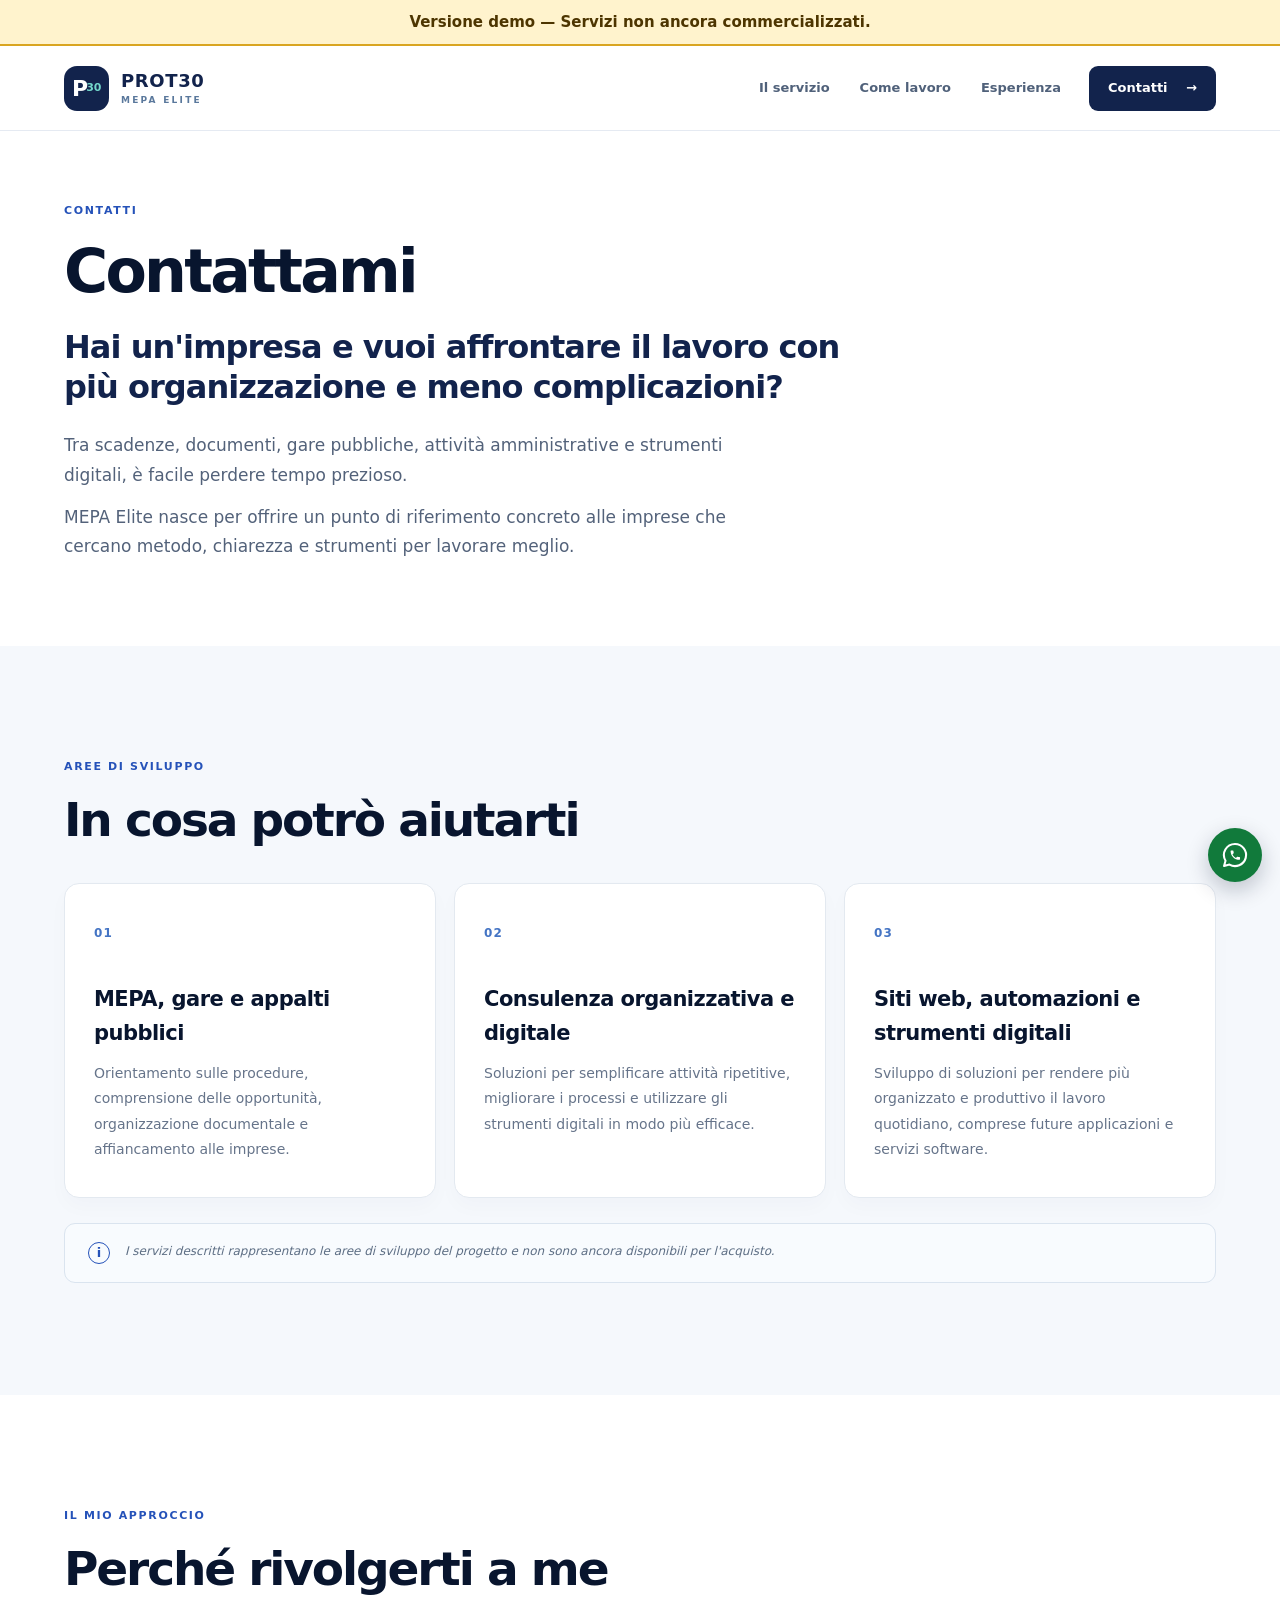
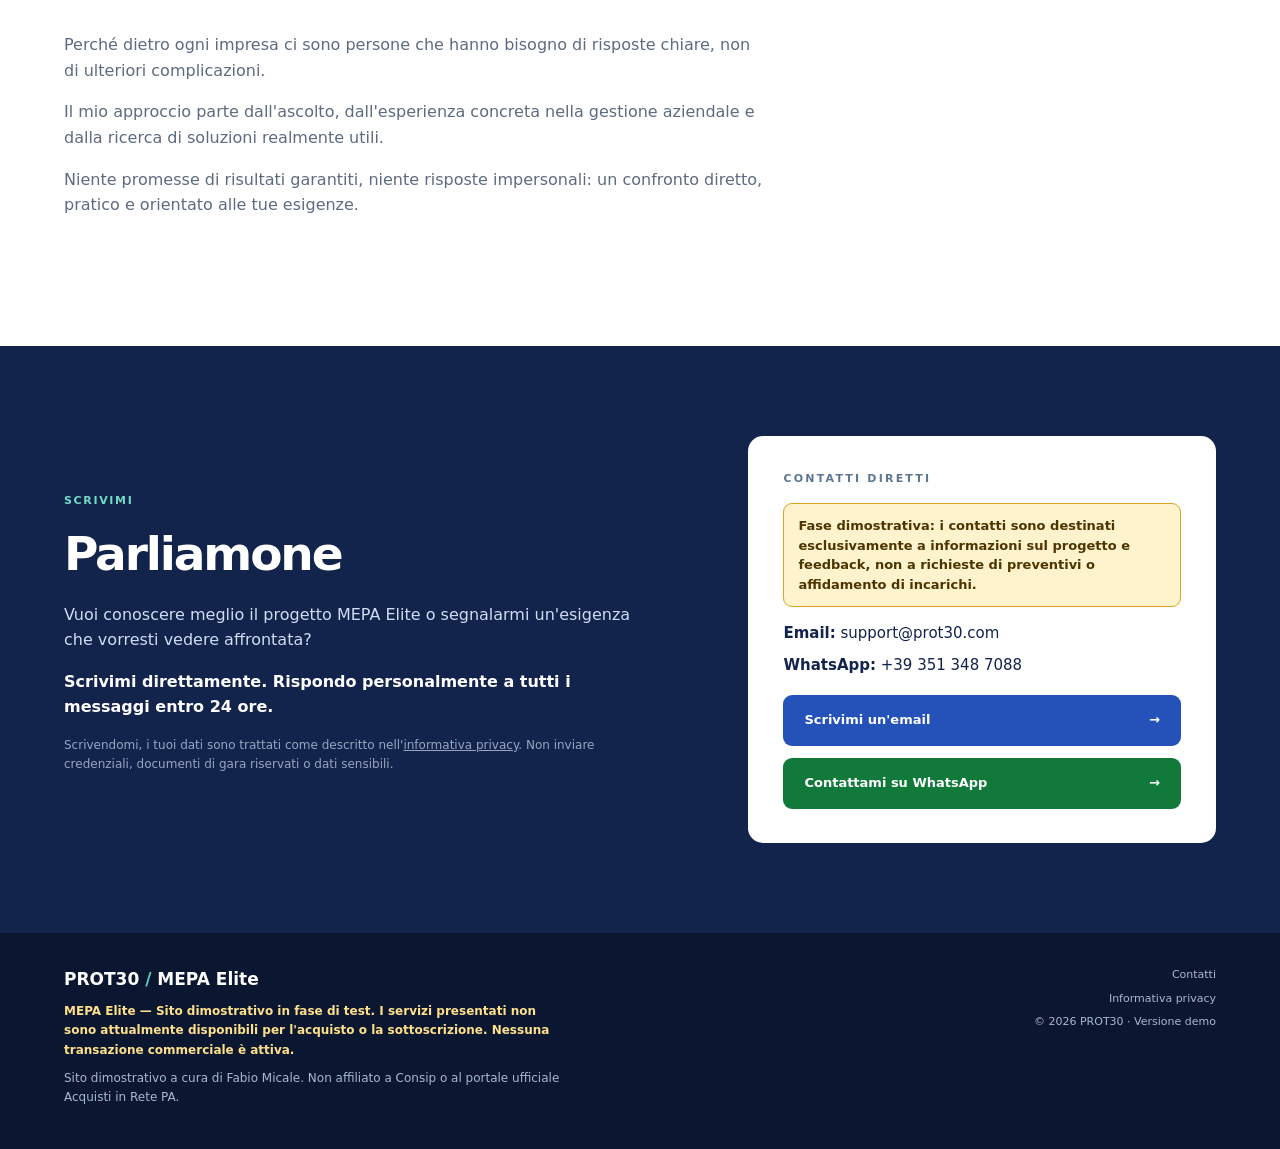
==== contatti/index.html @ 208ad405 "MEPA Elite demo: pagina Contatti, collegamento WhatsApp e pulsante Torna su Aggiornamento ratificato" ====
<!doctype html>
<html lang="it">
<head>
  <meta charset="utf-8">
  <meta name="viewport" content="width=device-width,initial-scale=1">
  <meta name="robots" content="noindex,nofollow,noarchive">
  <meta name="description" content="Contatti di MEPA Elite, versione demo: email e WhatsApp per informazioni sul progetto e feedback. Servizi non ancora commercializzati.">
  <meta name="theme-color" content="#102144">
  <meta http-equiv="Content-Security-Policy" content="default-src 'none'; style-src 'self'; img-src 'self'; base-uri 'none'; form-action 'none'">
  <meta name="referrer" content="strict-origin-when-cross-origin">
  <title>Contatti | MEPA Elite (versione demo) — PROT30</title>
  <link rel="icon" href="../favicon.ico" sizes="32x32">
  <link rel="icon" href="../assets/favicon.svg" type="image/svg+xml">
  <link rel="stylesheet" href="../assets/styles.css">
</head>
<body>
  <a class="skip-link" href="#contenuto">Vai al contenuto</a>
  <div class="demo-notice" id="inizio" role="note"><strong>Versione demo — Servizi non ancora commercializzati.</strong></div>
  <header class="site-header">
    <div class="wrap nav-layout">
      <a class="brand" href="../" aria-label="PROT30 — MEPA Elite, torna all'inizio">
        <span class="brand-symbol">P<span>30</span></span>
        <span class="brand-name">PROT30 <small>MEPA ELITE</small></span>
      </a>
      <nav aria-label="Navigazione principale">
        <a href="../#servizio">Il servizio</a>
        <a href="../#metodo">Come lavoro</a>
        <a href="../#chi-sono">Esperienza</a>
      </nav>
      <a class="nav-cta" href="./" aria-current="page">Contatti <span aria-hidden="true">→</span></a>
    </div>
  </header>
  <main id="contenuto">
    <section class="wrap contact-intro" aria-labelledby="titolo-contatti">
      <p class="kicker">CONTATTI</p>
      <h1 id="titolo-contatti">Contattami</h1>
      <h2 class="contact-question">Hai un'impresa e vuoi affrontare il lavoro con più organizzazione e meno complicazioni?</h2>
      <p class="lead">Tra scadenze, documenti, gare pubbliche, attività amministrative e strumenti digitali, è facile perdere tempo prezioso.</p>
      <p class="lead">MEPA Elite nasce per offrire un punto di riferimento concreto alle imprese che cercano metodo, chiarezza e strumenti per lavorare meglio.</p>
    </section>
    <section class="section section-tint" aria-labelledby="titolo-aiuto"><div class="wrap">
      <div class="section-intro"><div><p class="kicker">AREE DI SVILUPPO</p><h2 id="titolo-aiuto">In cosa potrò aiutarti</h2></div></div>
      <div class="features">
        <article class="feature"><span class="feature-icon">01</span><h3>MEPA, gare e appalti pubblici</h3><p>Orientamento sulle procedure, comprensione delle opportunità, organizzazione documentale e affiancamento alle imprese.</p></article>
        <article class="feature"><span class="feature-icon">02</span><h3>Consulenza organizzativa e digitale</h3><p>Soluzioni per semplificare attività ripetitive, migliorare i processi e utilizzare gli strumenti digitali in modo più efficace.</p></article>
        <article class="feature"><span class="feature-icon">03</span><h3>Siti web, automazioni e strumenti digitali</h3><p>Sviluppo di soluzioni per rendere più organizzato e produttivo il lavoro quotidiano, comprese future applicazioni e servizi software.</p></article>
      </div>
      <div class="responsibility"><span class="info-mark" aria-hidden="true">i</span><p><em>I servizi descritti rappresentano le aree di sviluppo del progetto e non sono ancora disponibili per l'acquisto.</em></p></div>
    </div></section>
    <section class="section wrap" aria-labelledby="titolo-perche">
      <div class="section-intro"><div><p class="kicker">IL MIO APPROCCIO</p><h2 id="titolo-perche">Perché rivolgerti a me</h2></div></div>
      <div class="contact-copy">
        <p>Perché dietro ogni impresa ci sono persone che hanno bisogno di risposte chiare, non di ulteriori complicazioni.</p>
        <p>Il mio approccio parte dall'ascolto, dall'esperienza concreta nella gestione aziendale e dalla ricerca di soluzioni realmente utili.</p>
        <p>Niente promesse di risultati garantiti, niente risposte impersonali: un confronto diretto, pratico e orientato alle tue esigenze.</p>
      </div>
    </section>
    <section class="contact-zone" id="parliamone" aria-labelledby="titolo-parliamone"><div class="wrap contact-grid"><div><p class="kicker">SCRIVIMI</p><h2 id="titolo-parliamone">Parliamone</h2><p>Vuoi conoscere meglio il progetto MEPA Elite o segnalarmi un'esigenza che vorresti vedere affrontata?</p><p class="contact-strong">Scrivimi direttamente. Rispondo personalmente a tutti i messaggi entro 24 ore.</p><p class="contact-hint">Scrivendomi, i tuoi dati sono trattati come descritto nell'<a href="../privacy/">informativa privacy</a>. Non inviare credenziali, documenti di gara riservati o dati sensibili.</p></div><div class="contact-card"><span class="contact-card-label">CONTATTI DIRETTI</span><p class="contact-demo-note" id="nota-fase-demo">Fase dimostrativa: i contatti sono destinati esclusivamente a informazioni sul progetto e feedback, non a richieste di preventivi o affidamento di incarichi.</p><p class="contact-line"><strong>Email:</strong> support@prot30.com</p><p class="contact-line"><strong>WhatsApp:</strong> +39 351 348 7088</p><a class="btn btn-light" href="mailto:support@prot30.com?subject=Informazioni%20sul%20progetto%20MEPA%20Elite%20(demo)" aria-describedby="nota-fase-demo">Scrivimi un'email <span aria-hidden="true">→</span></a><a class="btn btn-whatsapp" href="https://wa.me/393513487088?text=Ciao%20Fabio%2C%20ho%20visitato%20la%20demo%20di%20MEPA%20Elite%20e%20vorrei%20ricevere%20informazioni%20sul%20progetto." target="_blank" rel="noreferrer noopener" referrerpolicy="no-referrer" aria-label="Contattami su WhatsApp (si apre in una nuova finestra)" aria-describedby="nota-fase-demo">Contattami su WhatsApp <span aria-hidden="true">→</span></a></div></div></section>
  </main>
  <footer class="footer"><div class="wrap footer-inner"><div><a class="footer-brand" href="../">PROT30 <span>/</span> MEPA Elite</a><p class="demo-footer-text">MEPA Elite — Sito dimostrativo in fase di test. I servizi presentati non sono attualmente disponibili per l'acquisto o la sottoscrizione. Nessuna transazione commerciale è attiva.</p><p>Sito dimostrativo a cura di Fabio Micale. Non affiliato a Consip o al portale ufficiale Acquisti in Rete PA.</p></div><div class="footer-links"><a href="./" aria-current="page">Contatti</a><a href="../privacy/">Informativa privacy</a><span>© 2026 PROT30 · Versione demo</span></div></div></footer>
  <a class="to-top" href="#inizio" aria-label="Torna all'inizio della pagina" title="Torna su"><svg viewBox="0 0 24 24" aria-hidden="true" focusable="false"><path d="M12 19V5M5.5 11.5 12 5l6.5 6.5" fill="none" stroke="currentColor" stroke-width="2.4" stroke-linecap="round" stroke-linejoin="round"/></svg></a>
  <a class="wa-float" href="https://wa.me/393513487088?text=Ciao%20Fabio%2C%20ho%20visitato%20la%20demo%20di%20MEPA%20Elite%20e%20vorrei%20ricevere%20informazioni%20sul%20progetto." target="_blank" rel="noreferrer noopener" referrerpolicy="no-referrer" aria-label="Scrivimi su WhatsApp (si apre in una nuova finestra)" title="Scrivimi su WhatsApp"><svg viewBox="0 0 32 32" aria-hidden="true" focusable="false"><path d="M16 4.2A11.8 11.8 0 0 0 5.9 22.1L4.3 27.7l5.8-1.5A11.8 11.8 0 1 0 16 4.2z" fill="none" stroke="currentColor" stroke-width="2.2" stroke-linejoin="round"/><path transform="translate(9.6 9.4) scale(.56)" fill="currentColor" d="M6.62 10.79c1.44 2.83 3.76 5.14 6.59 6.59l2.2-2.2c.27-.27.67-.36 1.02-.24 1.12.37 2.33.57 3.57.57.55 0 1 .45 1 1V20c0 .55-.45 1-1 1-9.39 0-17-7.61-17-17 0-.55.45-1 1-1h3.5c.55 0 1 .45 1 1 0 1.25.2 2.45.57 3.57.11.35.03.74-.25 1.02l-2.2 2.2z"/></svg></a>
</body>
</html>
---- assets/styles.css ----
:root{--ink:#12234c;--inkdark:#08152e;--slate:#526079;--line:#e5eaf2;--paper:#fff;--soft:#f5f8fc;--blue:#2552b9;--blue2:#3775ed;--aqua:#3aa998;--gold:#d3bb88;--shadow:0 22px 55px rgba(20,41,88,.09)}*{box-sizing:border-box}html{scroll-behavior:smooth;scroll-padding-top:110px}body{margin:0;background:var(--paper);font:16px/1.6 system-ui,-apple-system,Segoe UI,Roboto,sans-serif;color:var(--inkdark);-webkit-font-smoothing:antialiased}a{color:inherit;text-decoration:none}a:focus-visible,summary:focus-visible{outline:3px solid var(--blue2);outline-offset:4px}.wrap{width:min(1152px,calc(100% - 48px));margin-inline:auto}.skip-link{position:absolute;left:1rem;top:-120px;z-index:50;background:#fff;padding:.6rem}.skip-link:focus{top:1rem}.preview-notice{background:#eaf2ff;color:#243f78;text-align:center;padding:7px 15px;font-size:11px;letter-spacing:.13em;font-weight:800}.site-header{position:sticky;top:0;background:rgba(255,255,255,.97);backdrop-filter:blur(14px);box-shadow:0 1px 0 var(--line);z-index:30}.nav-layout{height:84px;display:flex;align-items:center;gap:28px;justify-content:space-between}.brand{display:flex;align-items:center;gap:12px}.brand-symbol{width:45px;height:45px;display:flex;align-items:center;justify-content:center;border-radius:13px;background:var(--ink);color:#fff;font-weight:900;font-size:22px;letter-spacing:-.08em}.brand-symbol span{font-size:11px;color:#73d7cb;letter-spacing:-.02em;align-self:center;display:inline}.brand-name{font-size:18px;font-weight:900;letter-spacing:.035em;color:var(--ink);line-height:1.15}.brand-name small{display:block;margin-top:4px;font-size:9px;letter-spacing:.25em;color:#5a789c}nav{display:flex;gap:30px;margin-left:auto}nav a{font-size:13px;font-weight:700;color:#50617a}nav a:hover{color:var(--blue)}.nav-cta{background:var(--ink);color:#fff;padding:12px 19px;border-radius:9px;font-size:13px;font-weight:750}.nav-cta span{margin-left:14px}.hero{display:grid;grid-template-columns:1.14fr .86fr;align-items:center;min-height:662px;gap:53px;padding-top:56px;padding-bottom:76px}.eyebrow,.kicker{color:var(--blue);font-size:11px;letter-spacing:.15em;font-weight:900}.eyebrow{display:flex;align-items:center;gap:9px}.live-dot{width:8px;height:8px;border-radius:100%;background:var(--aqua)}h1,h2,h3,p{margin-top:0}h1,h2{letter-spacing:-.045em;line-height:1.12}h1{font-size:clamp(42px,4.7vw,65px);font-weight:830;margin:19px 0 22px}h1 em{display:block;font-style:normal;color:var(--blue)}.lead{font-size:17px;line-height:1.75;color:#53627a;max-width:590px}.lead strong{color:var(--ink)}.hero-actions{display:flex;gap:12px;margin-top:31px;flex-wrap:wrap}.btn{display:inline-flex;align-items:center;justify-content:center;gap:20px;padding:15px 21px;font-size:13px;font-weight:800;border-radius:9px;transition:transform .15s,background .15s}.btn:hover{transform:translateY(-2px)}.btn-primary{background:var(--blue);color:#fff;box-shadow:0 9px 20px rgba(37,82,185,.18)}.btn-quiet{color:var(--ink);background:var(--soft)}.trust-line{display:flex;gap:15px 22px;margin-top:35px;flex-wrap:wrap;font-size:11px;color:#6a748c;font-weight:700}.trust-line i{font-style:normal;font-weight:900;color:#278a7d;margin-right:5px}.hero-visual{background:linear-gradient(143deg,#172f65,#0d1f45);height:512px;border-radius:23px;position:relative;overflow:hidden;display:flex;align-items:center;justify-content:center;padding:40px}.visual-sheen{position:absolute;width:470px;height:470px;border-radius:50%;background:radial-gradient(circle,rgba(42,114,234,.45),transparent 65%);right:-200px;top:-140px}.hero-visual:after{content:'';position:absolute;inset:0;background-image:linear-gradient(rgba(255,255,255,.035) 1px,transparent 1px),linear-gradient(90deg,rgba(255,255,255,.035) 1px,transparent 1px);background-size:32px 32px;opacity:.32}.visual-mini-label,.corner-caption{position:absolute;color:#d8e6ff;font-size:10px;font-weight:800;letter-spacing:.18em;z-index:2}.visual-mini-label{top:25px;left:28px}.corner-caption{bottom:21px;right:22px;opacity:.6;font-size:9px}.process-card{width:100%;background:#fff;border-radius:16px;box-shadow:0 20px 70px rgba(0,0,0,.28);position:relative;z-index:2;padding:23px 24px 15px;transform:rotate(-2deg)}.process-header{display:flex;justify-content:space-between;gap:8px;align-items:center;font-weight:800;font-size:16px}.draft-pill{font-size:9px;letter-spacing:.07em;background:#eaf5f2;color:#247c69;border-radius:30px;padding:5px 8px}.progress-track{height:5px;background:#e7edf7;border-radius:6px;margin:22px 0}.progress-track span{display:block;width:70%;height:100%;background:#2e74c8;border-radius:6px}.process-item{display:flex;align-items:center;gap:12px;padding:14px 0;border-bottom:1px solid var(--line)}.process-item:last-of-type{border:0}.step-number{border:1px solid #e0e7f1;padding:8px;border-radius:8px;color:var(--blue);font-size:12px;font-weight:900}.process-item span:nth-child(2){flex:1}.process-item strong{display:block;font-size:12px}.process-item small{display:block;font-size:11px;color:#66758e;margin-top:3px}.check{color:#219a83;font-size:18px}.circle{width:15px;height:15px;border:2px solid #b9c5d9;border-radius:50%}.process-footer{margin-top:13px;color:#68758a;font-size:10px}.horizontal-note{background:#eaf3f7;border-bottom:1px solid #dce9ed}.note-inner{display:flex;justify-content:space-between;gap:20px;align-items:center;padding-top:17px;padding-bottom:17px;font-size:13px}.note-inner strong{color:var(--ink)}.note-inner span{color:#5f7084}.section{padding-top:112px;padding-bottom:112px}.section-intro{display:flex;gap:80px;justify-content:space-between;align-items:end;margin-bottom:37px}.section-intro>div{flex:1.1}.section-intro>p{flex:.85;color:#617087;max-width:360px;margin-bottom:4px}.kicker{margin-bottom:18px}h2{font-size:clamp(34px,3.7vw,47px);font-weight:820;margin-bottom:0;max-width:620px}h2 span{color:#4770bd}.features{display:grid;grid-template-columns:repeat(3,1fr);gap:18px}.feature{background:#fff;border:1px solid #e3e9f0;border-radius:15px;padding:35px 29px;box-shadow:0 9px 20px rgba(10,30,70,.025)}.feature-icon{color:#4474c4;font-size:12px;letter-spacing:.09em;font-weight:900}.feature h3{font-size:21px;letter-spacing:-.025em;margin:38px 0 11px}.feature p{font-size:14px;color:#66748a;line-height:1.8;margin-bottom:0}.responsibility{border:1px solid #dae4ef;border-radius:11px;background:#f8fbfe;padding:18px 23px;display:flex;gap:15px;margin-top:25px}.info-mark{flex:0 0 22px;width:22px;height:22px;border:1.5px solid var(--blue);border-radius:50%;display:grid;place-items:center;color:var(--blue);font-size:13px;font-weight:800;font-style:normal}.responsibility p{margin:0;font-size:12px;color:#5d6e84}.responsibility strong{color:#263f6a}.section-tint{background:var(--soft)}.section-intro.smaller{align-items:center;margin-top:0}.section-intro.smaller>h2{flex:1.1}.method-grid{display:grid;grid-template-columns:repeat(3,1fr);gap:40px;border-top:1px solid #dce5f1;padding-top:31px;margin-top:43px}.method-num{display:block;font-size:12px;font-weight:900;color:var(--blue);margin-bottom:20px}.method-grid h3{font-size:19px;letter-spacing:-.03em;margin-bottom:12px}.method-grid p{font-size:14px;color:#637189;line-height:1.8}.bio-grid{display:grid;grid-template-columns:.68fr 1.3fr;gap:96px;align-items:center}.bio-stamp{min-height:330px;background:#12244b;border-radius:19px;display:flex;flex-direction:column;justify-content:space-between;padding:39px 42px;color:#fff;position:relative;overflow:hidden}.bio-stamp:after{content:'';position:absolute;right:-90px;bottom:-170px;width:300px;height:300px;border-radius:50%;border:65px solid rgba(55,117,237,.15)}.stamp-letters{font-size:93px;font-weight:950;letter-spacing:-.095em}.stamp-letters span{color:#54beab}.stamp-bottom{font-size:12px;line-height:1.5;color:#9fc1f8;font-weight:900;letter-spacing:.18em}.bio-copy>p:not(.kicker){color:#5d6b80;margin-top:24px;max-width:590px}.bio-copy .bio-disclaimer{font-size:12px;color:#8692a4;margin-top:19px}.faq-block{padding:94px 0;background:#f6f9fc}.faq-wrap{display:grid;grid-template-columns:.8fr 1.2fr;gap:75px}.faq-items{border-top:1px solid #dce4f0}details{border-bottom:1px solid #dce4f0;padding:16px 0}summary{font-weight:750;cursor:pointer;list-style:none;display:flex;align-items:center;justify-content:space-between;gap:15px}summary::-webkit-details-marker{display:none}summary:after{content:'+';font-weight:400;font-size:26px;color:#5572a0}details[open] summary:after{content:'−'}details p{font-size:14px;color:#607087;line-height:1.8;margin:13px 0}.contact-zone{padding:90px 0;background:var(--ink);color:#fff}.contact-grid{display:grid;grid-template-columns:1fr .8fr;gap:100px;align-items:center}.contact-zone h2{margin-bottom:21px}.contact-zone p{color:#d0ddf3;max-width:570px}.contact-zone .kicker{color:#73dbc4}.contact-hint{font-size:12px;opacity:.7}.contact-card{background:#fff;border-radius:15px;padding:34px 35px;color:var(--ink);display:flex;flex-direction:column;align-items:start}.contact-card-label{font-size:11px;font-weight:800;letter-spacing:.2em;color:#5d7792}.contact-card>a:not(.btn){font-size:22px;font-weight:800;color:var(--blue);overflow-wrap:anywhere;margin:17px 0 10px}.contact-card p{color:#66748b;font-size:13px}.btn-light{margin-top:18px;color:#fff;background:var(--blue)}.footer{padding:33px 0 42px;background:#0b1731;color:#aab7cf}.footer-inner{display:flex;justify-content:space-between;gap:50px}.footer-brand{font-size:17px;color:#fff;font-weight:850}.footer-brand span{color:#64d0bb}.footer p{font-size:12px;max-width:500px;margin:9px 0 0}.footer-links{display:flex;flex-direction:column;align-items:flex-end;font-size:11px;gap:6px}.footer a:hover{color:#fff}@media(max-width:1060px){.hero{gap:26px}.nav-layout{gap:16px}nav{gap:16px}h1{font-size:clamp(40px,4.8vw,57px)}}@media(max-width:830px){.visual-mini-label,.corner-caption{display:none}.wrap{width:min(100% - 36px,680px)}.nav-layout{height:72px}nav{display:none}.hero{grid-template-columns:1fr;gap:33px;padding-top:48px;min-height:0}.hero-visual{height:370px;max-width:590px}.section{padding-top:75px;padding-bottom:75px}.section-intro{display:block}.section-intro>p{max-width:100%;margin-top:20px}.features,.method-grid{grid-template-columns:1fr;gap:16px}.feature h3{margin-top:20px}.method-grid{gap:24px}.bio-grid{grid-template-columns:1fr;gap:35px}.bio-stamp{min-height:210px}.faq-wrap{display:block}.faq-items{margin-top:30px}.contact-grid{grid-template-columns:1fr;gap:28px}.footer-inner{flex-direction:column;gap:22px}.footer-links{align-items:flex-start}.note-inner{display:block}.note-inner span{display:block;margin-top:5px}}@media(max-width:480px){body{font-size:15px}.wrap{width:calc(100% - 30px)}.brand-name{font-size:15px}.nav-cta{padding:10px;font-size:11px}.nav-cta span{display:none}.hero{padding-top:30px}.hero h1{font-size:clamp(38px,9.2vw,46px)}.lead{font-size:15px}.hero-actions{display:grid}.btn{width:100%;justify-content:space-between}.trust-line{gap:9px}.hero-visual{height:350px;padding:22px}.process-card{padding:16px 14px;transform:rotate(0)}.process-item small{font-size:10px}.visual-mini-label{top:14px;left:15px}.corner-caption{display:none}.section{padding-top:60px;padding-bottom:60px}h2{font-size:33px}.feature{padding:26px}.responsibility{padding:15px}.bio-stamp{min-height:200px}.stamp-letters{font-size:70px}.contact-zone{padding:64px 0}.contact-card{padding:26px 22px}}
@media(prefers-reduced-motion:reduce){html{scroll-behavior:auto}.btn{transition:none}.btn:hover{transform:none}}
/* Pagina documento (privacy): ex stili inline della V01, spostati qui per la CSP senza 'unsafe-inline' */
.doc-page{max-width:800px;padding:65px 0 110px}.doc-page .kicker{margin-top:45px}.doc-page h1{font-size:42px}.doc-status{display:inline-block;margin:0 0 22px;padding:6px 10px;border:1px solid #c9392f;border-radius:6px;color:#a3241b;font-size:12px;font-weight:800;letter-spacing:.08em}.doc-page a{color:var(--blue);text-decoration:underline}

/* Versione demo (08/11/2026): solo aggiunte, nessuna regola V02 modificata */
.demo-notice{background:#fff3cd;color:#4d3500;border-bottom:2px solid #d9a521;text-align:center;padding:12px 16px;font-size:15px;line-height:1.35}
.demo-notice strong{font-weight:850}
.demo-cta-note{margin:12px 0 0;font-size:12px;font-weight:700;color:#6b4e00}
.demo-footer-text{color:#ffe08a!important;font-weight:700}
.contact-card-demo{font-size:20px;font-weight:800;color:var(--ink);margin:17px 0 10px}
.btn-disabled{background:#8794ab!important;cursor:not-allowed;box-shadow:none}
.btn-disabled:hover{transform:none}
.contact-zone .contact-hint a{text-decoration:underline}
@media(max-width:480px){.demo-notice{font-size:14px;padding:11px 12px}}

/* Contatti, WhatsApp e «Torna su» (08/11/2026): solo aggiunte, nessuna regola V02 modificata, nessuno script */
.to-top,.wa-float{position:fixed;z-index:40;display:flex;align-items:center;justify-content:center;border-radius:50%;box-shadow:0 8px 22px rgba(8,21,46,.24);transition:background-color .15s}
.wa-float{right:18px;bottom:18px;width:54px;height:54px;background:#117a3b;color:#fff}
.wa-float:hover{background:#0c5f2d}
.wa-float svg{width:30px;height:30px}
.to-top{right:21px;bottom:86px;width:48px;height:48px;background:var(--ink);color:#fff;border:2px solid #fff}
.to-top:hover{background:var(--blue)}
.to-top svg{width:22px;height:22px}
.to-top:focus-visible,.wa-float:focus-visible{outline:3px solid var(--blue2);outline-offset:3px}
@supports (animation-timeline:scroll()){.to-top{opacity:0;visibility:hidden;animation:mepa-to-top linear both;animation-timeline:scroll(root block);animation-range:0 360px}}
@keyframes mepa-to-top{0%,55%{opacity:0;visibility:hidden}100%{opacity:1;visibility:visible}}
.contact-intro{padding-top:72px;padding-bottom:72px}
.contact-intro h1{margin:16px 0 22px}
.contact-question{font-size:clamp(24px,2.6vw,32px);letter-spacing:-.03em;line-height:1.25;max-width:780px;margin:0 0 24px;color:var(--ink)}
.contact-intro .lead{max-width:720px;margin-bottom:12px}
.contact-copy{max-width:700px}
.contact-copy p{color:#5d6b80;margin:0 0 16px}
.contact-zone .contact-strong{color:#fff;font-weight:800}
.contact-card .contact-demo-note{background:#fff3cd;color:#4d3500;border:1px solid #d9a521;border-radius:9px;padding:12px 14px;font-size:13px;font-weight:700;line-height:1.5;margin:16px 0 6px}
.contact-card .contact-line{font-size:15px;color:var(--ink);margin:8px 0 0;overflow-wrap:anywhere}
.contact-card .btn{width:100%;justify-content:space-between}
.btn-whatsapp{margin-top:12px;color:#fff;background:#117a3b}
@media(max-width:830px){.footer{padding-bottom:150px}}
@media(max-width:480px){.contact-intro{padding-top:44px;padding-bottom:52px}}
@media(prefers-reduced-motion:reduce){.to-top,.wa-float{transition:none}}
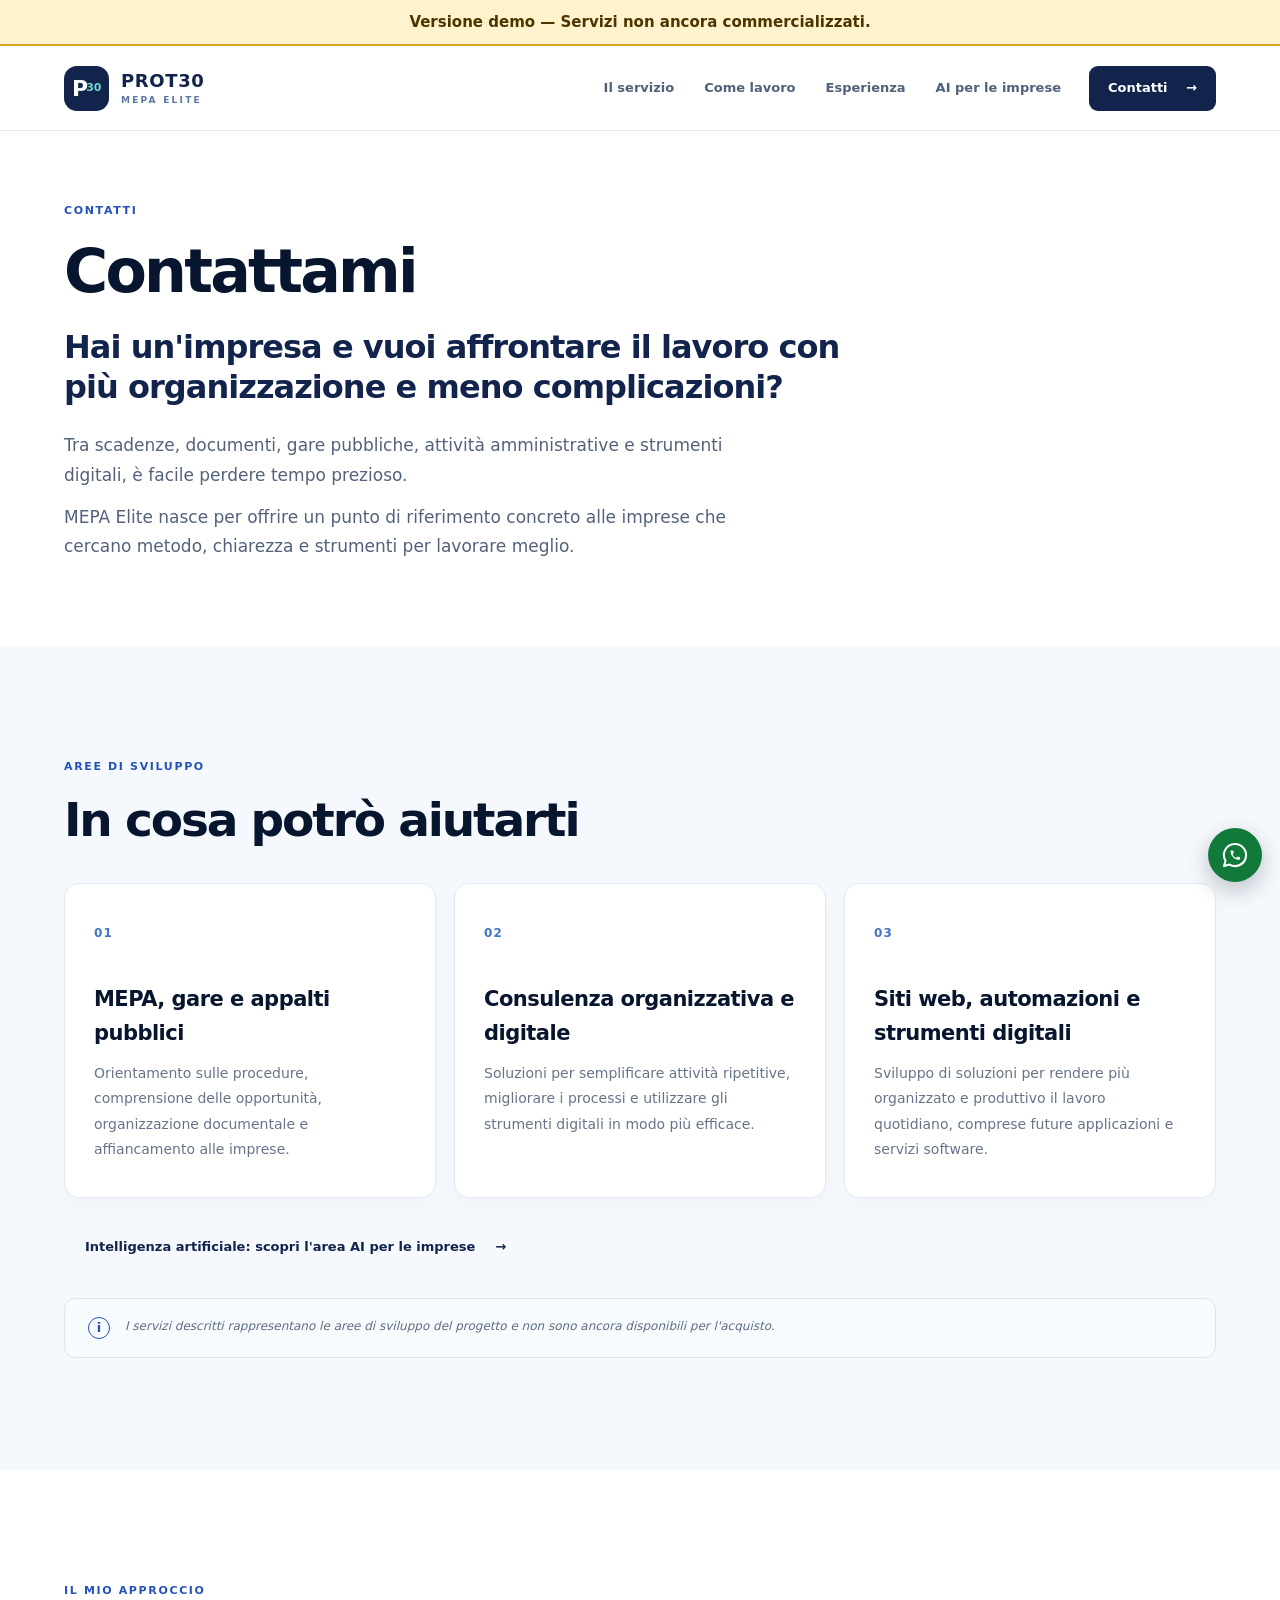
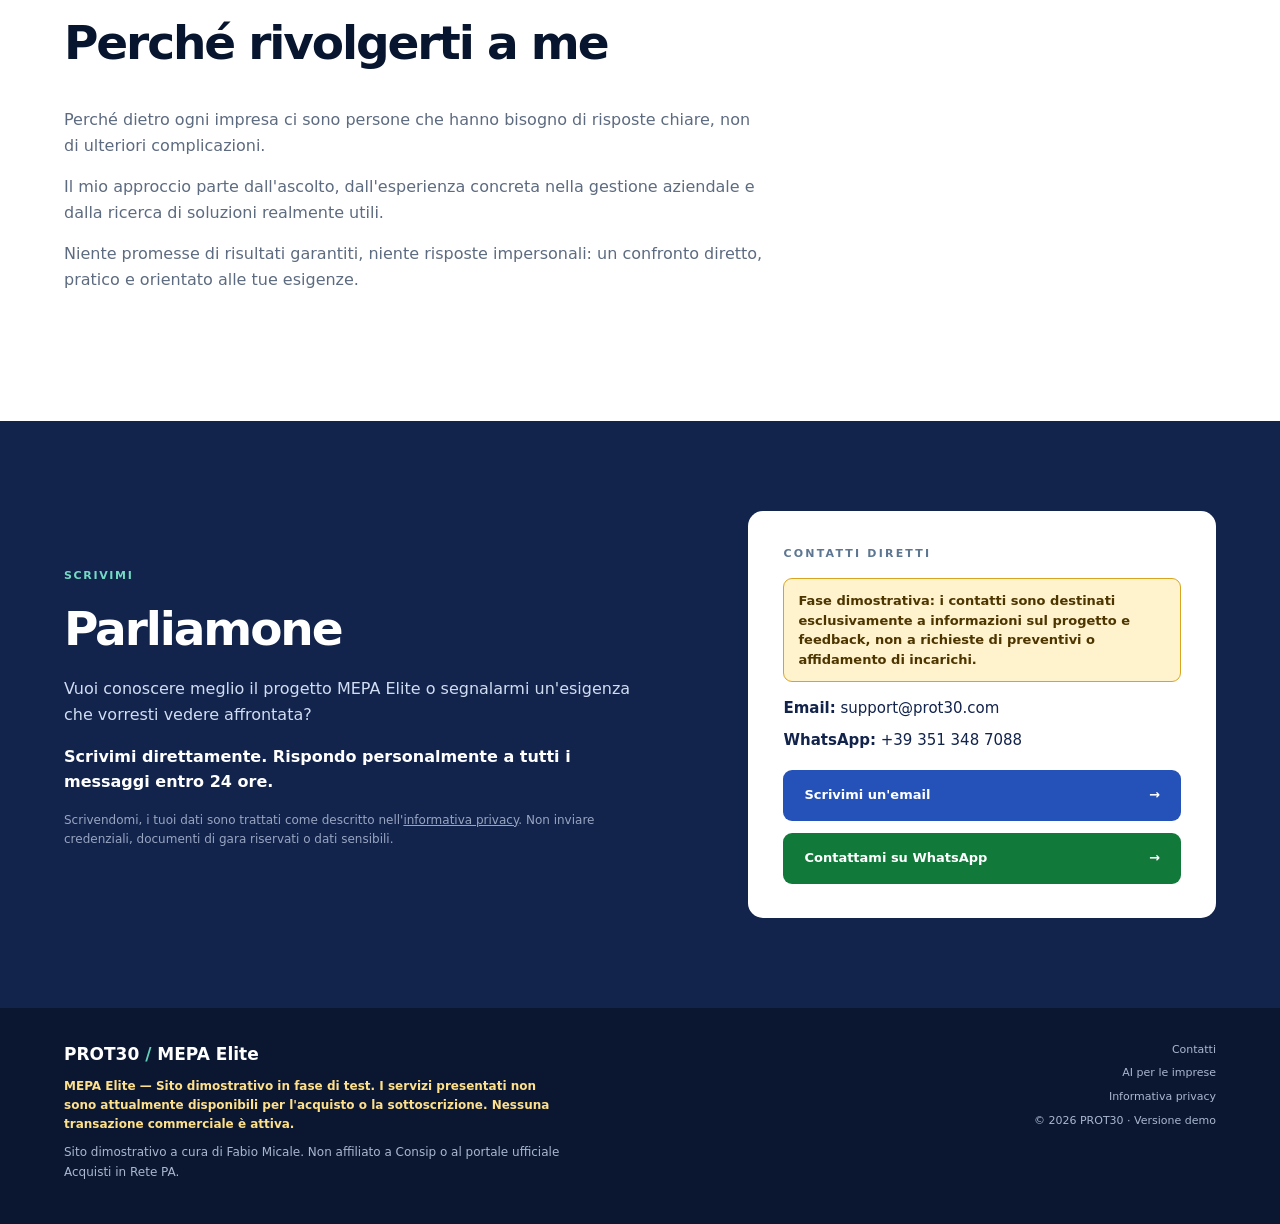
==== commit 4ac23d3c: "MEPA Elite demo: area AI per le imprese (in preparazione) Nuova pagina AI per le imprese e sezione A" ====
--- a/contatti/index.html
+++ b/contatti/index.html
@@ -26,7 +26,9 @@
         <a href="../#servizio">Il servizio</a>
         <a href="../#metodo">Come lavoro</a>
         <a href="../#chi-sono">Esperienza</a>
+        <a href="../ai-per-le-imprese/">AI per le imprese</a>
       </nav>
+      <a class="nav-ai" href="../ai-per-le-imprese/" aria-label="AI per le imprese">AI</a>
       <a class="nav-cta" href="./" aria-current="page">Contatti <span aria-hidden="true">→</span></a>
     </div>
   </header>
@@ -45,6 +47,7 @@
         <article class="feature"><span class="feature-icon">02</span><h3>Consulenza organizzativa e digitale</h3><p>Soluzioni per semplificare attività ripetitive, migliorare i processi e utilizzare gli strumenti digitali in modo più efficace.</p></article>
         <article class="feature"><span class="feature-icon">03</span><h3>Siti web, automazioni e strumenti digitali</h3><p>Sviluppo di soluzioni per rendere più organizzato e produttivo il lavoro quotidiano, comprese future applicazioni e servizi software.</p></article>
       </div>
+      <p class="ai-link-line"><a class="btn btn-quiet" href="../ai-per-le-imprese/">Intelligenza artificiale: scopri l'area AI per le imprese <span aria-hidden="true">→</span></a></p>
       <div class="responsibility"><span class="info-mark" aria-hidden="true">i</span><p><em>I servizi descritti rappresentano le aree di sviluppo del progetto e non sono ancora disponibili per l'acquisto.</em></p></div>
     </div></section>
     <section class="section wrap" aria-labelledby="titolo-perche">
@@ -57,7 +60,7 @@
     </section>
     <section class="contact-zone" id="parliamone" aria-labelledby="titolo-parliamone"><div class="wrap contact-grid"><div><p class="kicker">SCRIVIMI</p><h2 id="titolo-parliamone">Parliamone</h2><p>Vuoi conoscere meglio il progetto MEPA Elite o segnalarmi un'esigenza che vorresti vedere affrontata?</p><p class="contact-strong">Scrivimi direttamente. Rispondo personalmente a tutti i messaggi entro 24 ore.</p><p class="contact-hint">Scrivendomi, i tuoi dati sono trattati come descritto nell'<a href="../privacy/">informativa privacy</a>. Non inviare credenziali, documenti di gara riservati o dati sensibili.</p></div><div class="contact-card"><span class="contact-card-label">CONTATTI DIRETTI</span><p class="contact-demo-note" id="nota-fase-demo">Fase dimostrativa: i contatti sono destinati esclusivamente a informazioni sul progetto e feedback, non a richieste di preventivi o affidamento di incarichi.</p><p class="contact-line"><strong>Email:</strong> support@prot30.com</p><p class="contact-line"><strong>WhatsApp:</strong> +39 351 348 7088</p><a class="btn btn-light" href="mailto:support@prot30.com?subject=Informazioni%20sul%20progetto%20MEPA%20Elite%20(demo)" aria-describedby="nota-fase-demo">Scrivimi un'email <span aria-hidden="true">→</span></a><a class="btn btn-whatsapp" href="https://wa.me/393513487088?text=Ciao%20Fabio%2C%20ho%20visitato%20la%20demo%20di%20MEPA%20Elite%20e%20vorrei%20ricevere%20informazioni%20sul%20progetto." target="_blank" rel="noreferrer noopener" referrerpolicy="no-referrer" aria-label="Contattami su WhatsApp (si apre in una nuova finestra)" aria-describedby="nota-fase-demo">Contattami su WhatsApp <span aria-hidden="true">→</span></a></div></div></section>
   </main>
-  <footer class="footer"><div class="wrap footer-inner"><div><a class="footer-brand" href="../">PROT30 <span>/</span> MEPA Elite</a><p class="demo-footer-text">MEPA Elite — Sito dimostrativo in fase di test. I servizi presentati non sono attualmente disponibili per l'acquisto o la sottoscrizione. Nessuna transazione commerciale è attiva.</p><p>Sito dimostrativo a cura di Fabio Micale. Non affiliato a Consip o al portale ufficiale Acquisti in Rete PA.</p></div><div class="footer-links"><a href="./" aria-current="page">Contatti</a><a href="../privacy/">Informativa privacy</a><span>© 2026 PROT30 · Versione demo</span></div></div></footer>
+  <footer class="footer"><div class="wrap footer-inner"><div><a class="footer-brand" href="../">PROT30 <span>/</span> MEPA Elite</a><p class="demo-footer-text">MEPA Elite — Sito dimostrativo in fase di test. I servizi presentati non sono attualmente disponibili per l'acquisto o la sottoscrizione. Nessuna transazione commerciale è attiva.</p><p>Sito dimostrativo a cura di Fabio Micale. Non affiliato a Consip o al portale ufficiale Acquisti in Rete PA.</p></div><div class="footer-links"><a href="./" aria-current="page">Contatti</a><a href="../ai-per-le-imprese/">AI per le imprese</a><a href="../privacy/">Informativa privacy</a><span>© 2026 PROT30 · Versione demo</span></div></div></footer>
   <a class="to-top" href="#inizio" aria-label="Torna all'inizio della pagina" title="Torna su"><svg viewBox="0 0 24 24" aria-hidden="true" focusable="false"><path d="M12 19V5M5.5 11.5 12 5l6.5 6.5" fill="none" stroke="currentColor" stroke-width="2.4" stroke-linecap="round" stroke-linejoin="round"/></svg></a>
   <a class="wa-float" href="https://wa.me/393513487088?text=Ciao%20Fabio%2C%20ho%20visitato%20la%20demo%20di%20MEPA%20Elite%20e%20vorrei%20ricevere%20informazioni%20sul%20progetto." target="_blank" rel="noreferrer noopener" referrerpolicy="no-referrer" aria-label="Scrivimi su WhatsApp (si apre in una nuova finestra)" title="Scrivimi su WhatsApp"><svg viewBox="0 0 32 32" aria-hidden="true" focusable="false"><path d="M16 4.2A11.8 11.8 0 0 0 5.9 22.1L4.3 27.7l5.8-1.5A11.8 11.8 0 1 0 16 4.2z" fill="none" stroke="currentColor" stroke-width="2.2" stroke-linejoin="round"/><path transform="translate(9.6 9.4) scale(.56)" fill="currentColor" d="M6.62 10.79c1.44 2.83 3.76 5.14 6.59 6.59l2.2-2.2c.27-.27.67-.36 1.02-.24 1.12.37 2.33.57 3.57.57.55 0 1 .45 1 1V20c0 .55-.45 1-1 1-9.39 0-17-7.61-17-17 0-.55.45-1 1-1h3.5c.55 0 1 .45 1 1 0 1.25.2 2.45.57 3.57.11.35.03.74-.25 1.02l-2.2 2.2z"/></svg></a>
 </body>
--- a/assets/styles.css
+++ b/assets/styles.css
@@ -39,3 +39,21 @@
 @media(max-width:830px){.footer{padding-bottom:150px}}
 @media(max-width:480px){.contact-intro{padding-top:44px;padding-bottom:52px}}
 @media(prefers-reduced-motion:reduce){.to-top,.wa-float{transition:none}}
+
+/* Area «AI per le imprese» (08/11/2026): solo aggiunte, nessuna regola esistente modificata */
+.nav-ai{display:none}
+nav a[aria-current="page"]{color:var(--blue)}
+.ai-home{padding-top:96px;padding-bottom:96px}
+.ai-panel{display:grid;grid-template-columns:1.25fr .85fr;gap:56px;align-items:center;border:1px solid #dbe5f3;border-radius:19px;padding:52px 50px;background:linear-gradient(135deg,#f4f8ff 0%,#eef8f6 100%)}
+.ai-panel-copy p:not(.kicker){color:#56657c;max-width:600px;margin:20px 0 0}
+.ai-status{display:inline-block;background:#fff3cd;color:#4d3500;border:1px solid #d9a521;border-radius:8px;padding:9px 12px;font-size:13px;font-weight:800;line-height:1.45;margin:0 0 18px}
+.ai-intro .ai-status{margin:0 0 22px;max-width:720px}
+.ai-mini-list{list-style:none;padding:0;margin:0 0 22px;display:grid;gap:10px}
+.ai-mini-list li{background:#fff;border:1px solid #e3e9f0;border-radius:11px;padding:12px 15px;font-size:13px;font-weight:700;color:var(--ink)}
+.ai-mini-list li:before{content:"✓";color:#278a7d;font-weight:900;margin-right:9px}
+.ai-features{grid-template-columns:repeat(3,1fr)}
+.ai-steps{list-style:none;padding-left:0;margin-bottom:0}
+.ai-steps p{color:#5d6b80;font-size:14px;margin:0}
+.ai-link-line{margin:24px 0 0}
+@media(max-width:830px){.nav-ai{display:inline-flex;align-items:center;margin-left:auto;padding:10.5px 14px;border:1.5px solid var(--ink);border-radius:9px;color:var(--ink);font-size:13px;font-weight:850;letter-spacing:.04em}.nav-ai:hover{background:var(--soft)}.ai-home{padding-top:64px;padding-bottom:64px}.ai-panel{grid-template-columns:1fr;gap:28px;padding:34px 26px}.ai-features{grid-template-columns:1fr}}
+@media(max-width:480px){.nav-ai{padding:8.5px 11px;font-size:11px}.ai-panel{padding:26px 18px}}
